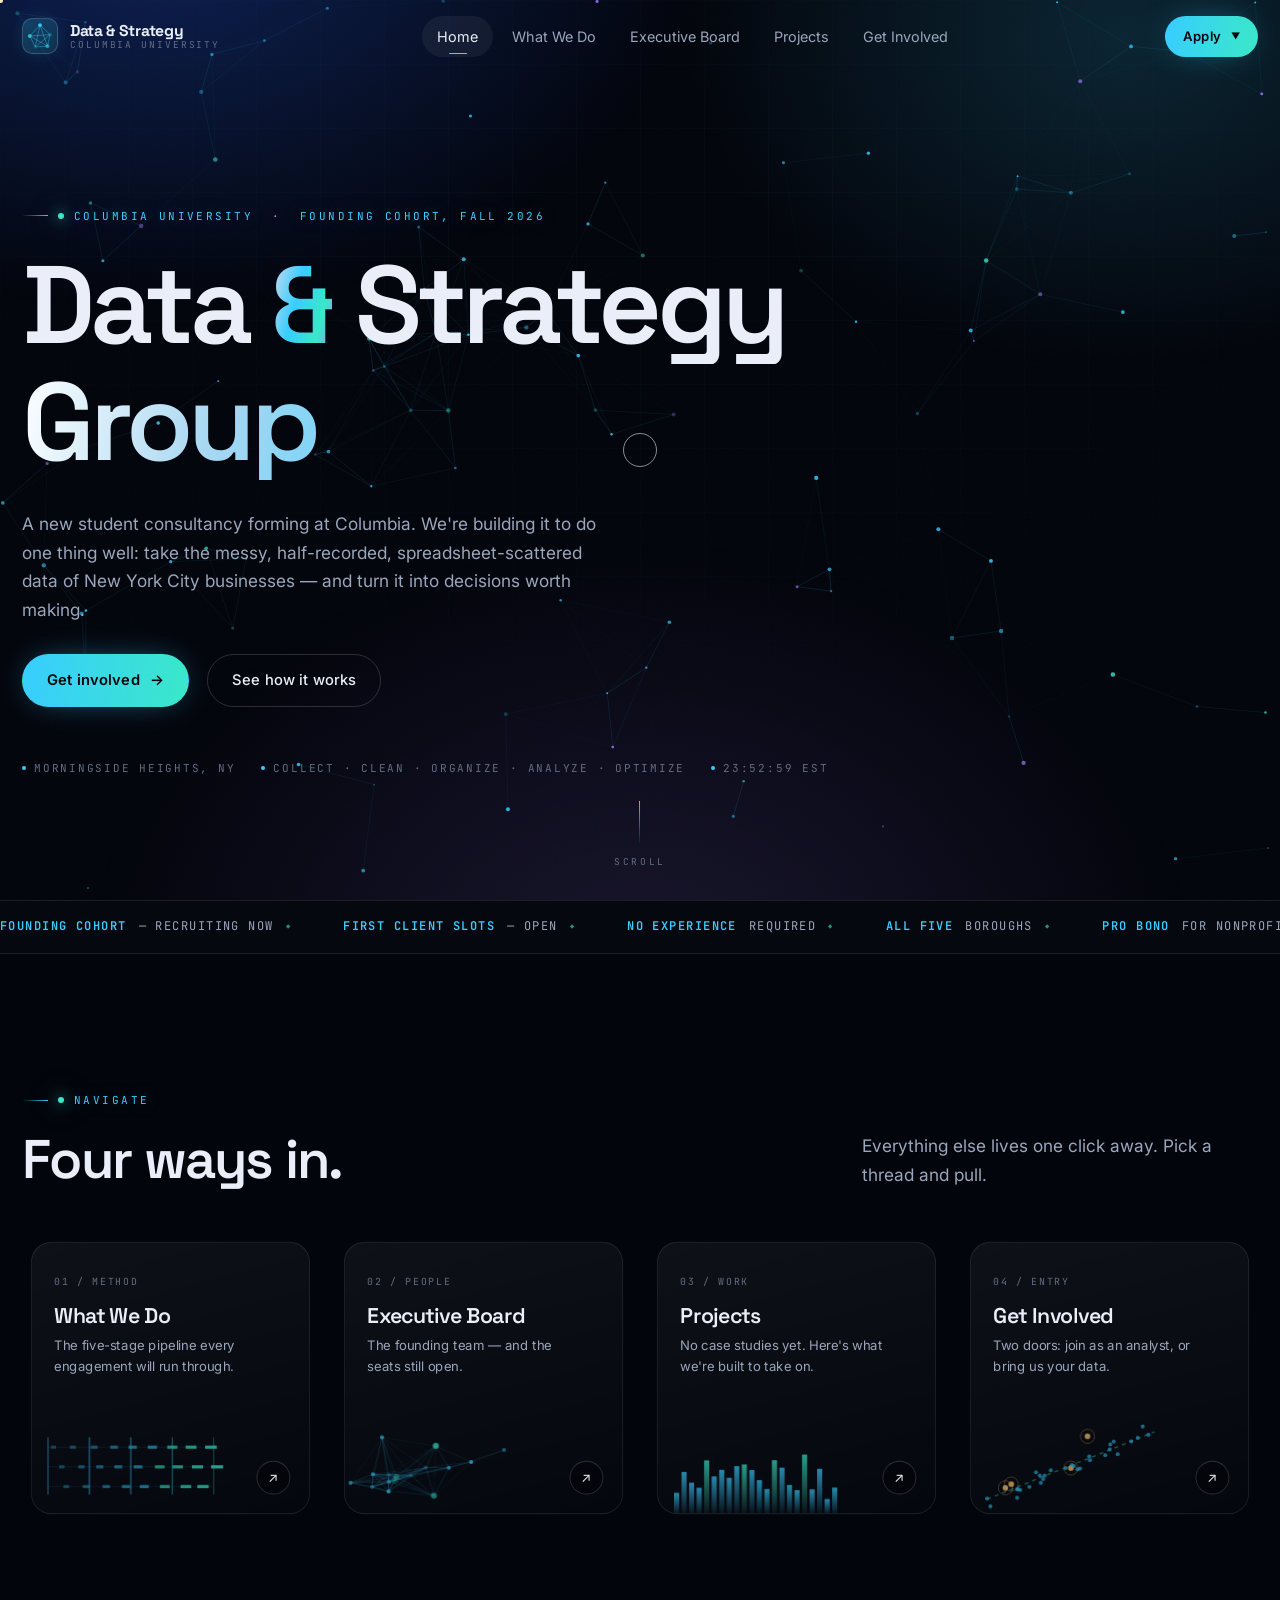
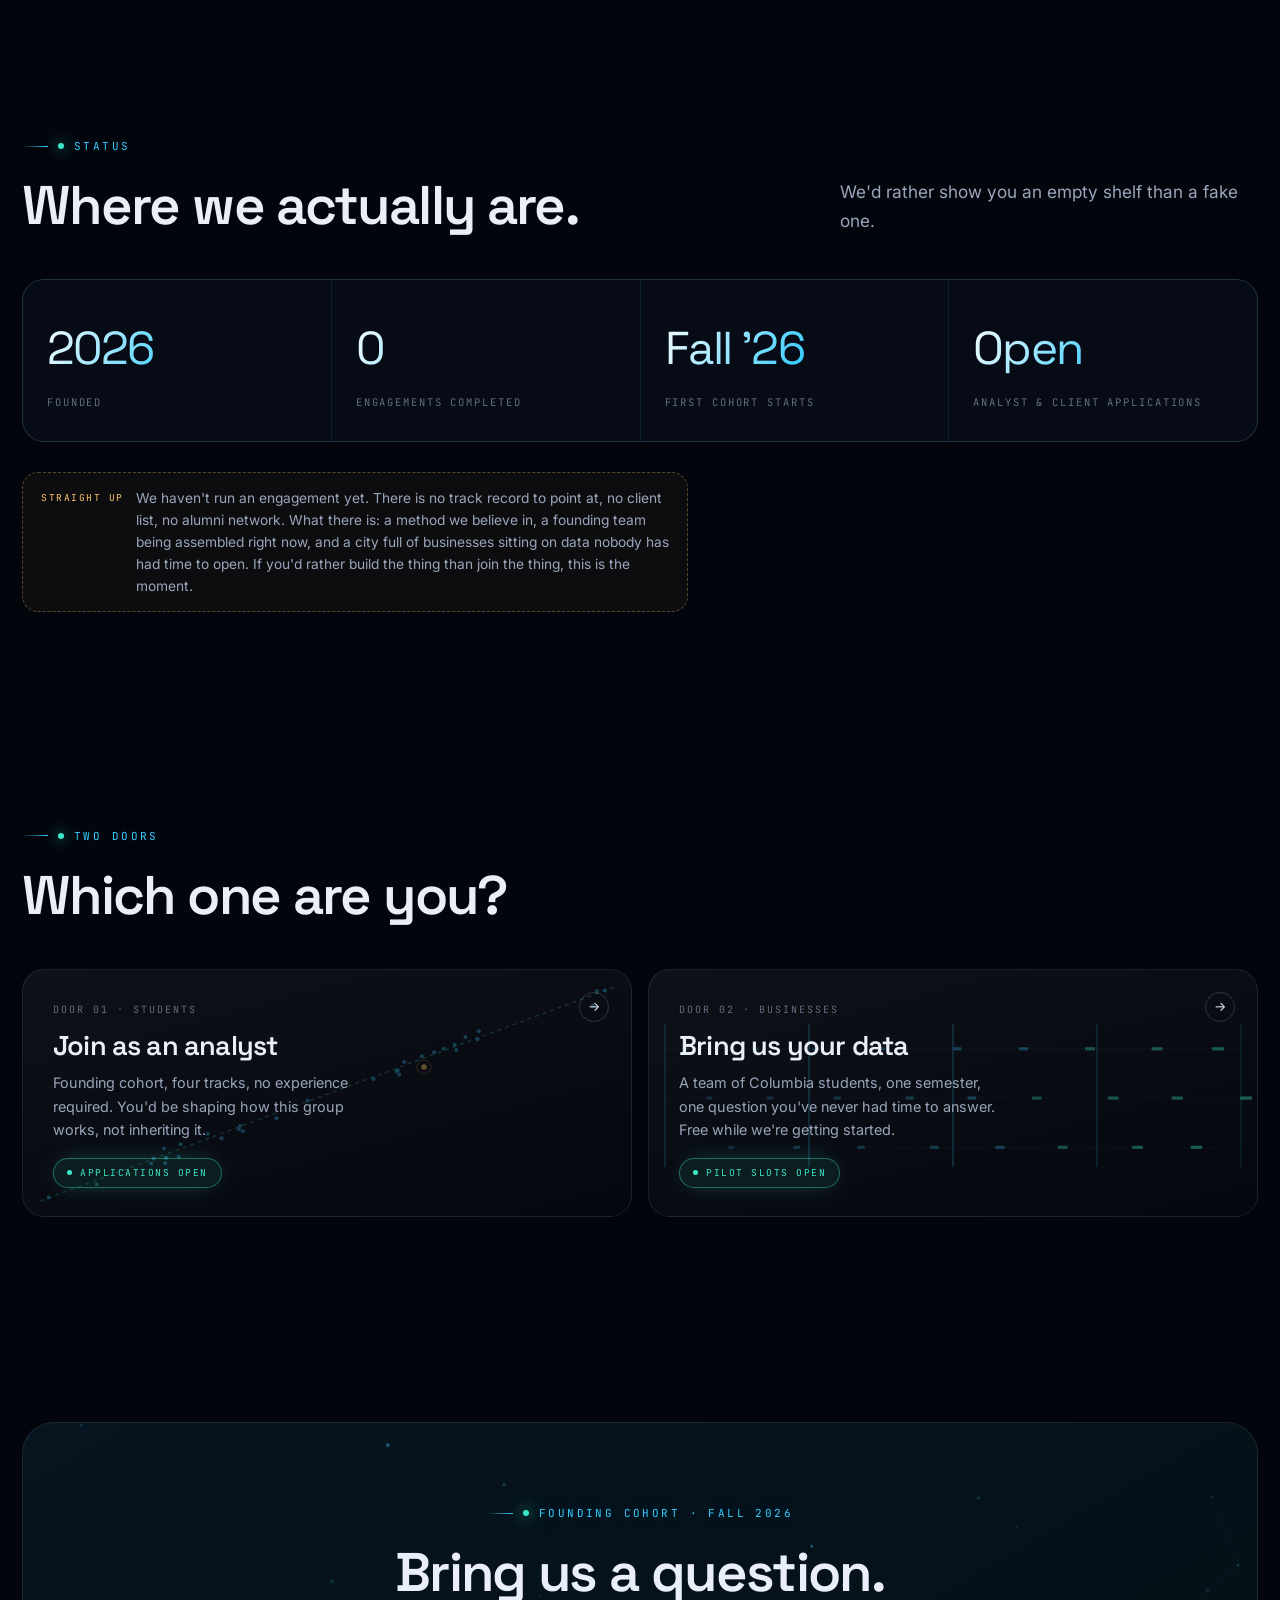
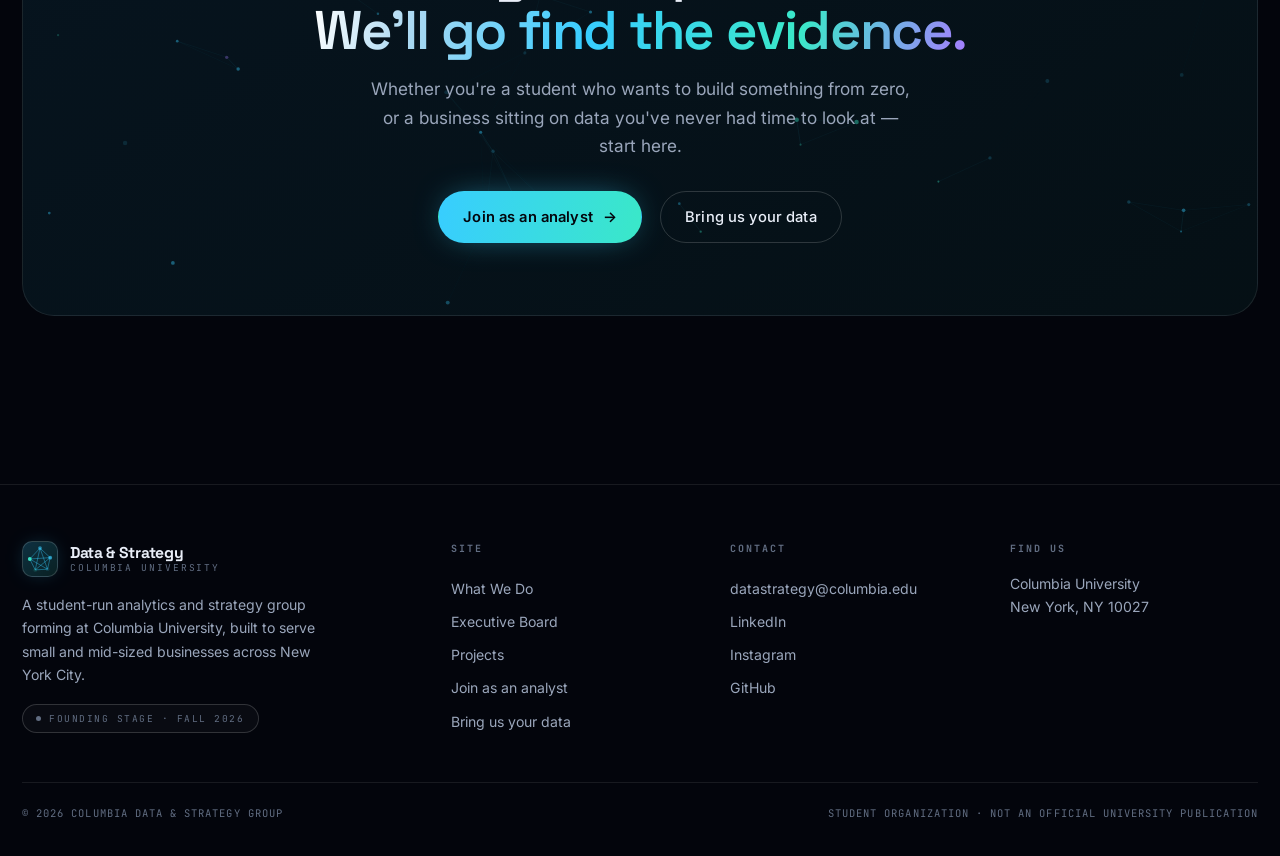
==== index.html @ 778ade6e "Add files via upload" ====
<!DOCTYPE html>
<html lang="en">
<head>
<meta charset="UTF-8">
<meta name="viewport" content="width=device-width, initial-scale=1">
<title>Columbia Data &amp; Strategy Group</title>
<meta name="description" content="A new student consulting group forming at Columbia University — built to turn raw business data from across New York City into decisions worth making. Founding cohort recruiting now.">
<link rel="icon" href="data:image/svg+xml,%3Csvg xmlns='http://www.w3.org/2000/svg' viewBox='0 0 32 32'%3E%3Crect width='32' height='32' rx='8' fill='%23070b12'/%3E%3Ccircle cx='16' cy='7' r='2.4' fill='%2338CDFF'/%3E%3Ccircle cx='7' cy='20' r='2.4' fill='%233AE8C8'/%3E%3Ccircle cx='25' cy='18' r='2.4' fill='%2338CDFF'/%3E%3Ccircle cx='16' cy='27' r='2.4' fill='%23A67CFF'/%3E%3Cg stroke='%2338CDFF' stroke-width='1.1' opacity='.65'%3E%3Cpath d='M16 7 7 20M16 7l9 11M7 20l9 7M25 18l-9 9'/%3E%3C/g%3E%3C/svg%3E">
<link rel="preconnect" href="https://fonts.googleapis.com">
<link rel="preconnect" href="https://fonts.gstatic.com" crossorigin>
<link href="https://fonts.googleapis.com/css2?family=Space+Grotesk:wght@400;500;600;700&family=Inter:wght@300;400;500;600&family=JetBrains+Mono:wght@300;400;500&display=swap" rel="stylesheet">
<link rel="stylesheet" href="assets/css/main.css">
</head>
<body>

<div class="bg-field"></div>
<div class="grain"></div>
<div class="scroll-rail"><div class="scroll-bar"></div></div>

<!-- ============ NAV ============ -->
<header class="nav">
  <div class="nav-inner">
    <a class="brand" href="index.html">
      <span class="brand-mark"><canvas></canvas></span>
      <span class="brand-txt"><b>Data &amp; Strategy</b><span>Columbia University</span></span>
    </a>
    <nav class="nav-links">
      <a href="index.html" class="active">Home</a>
      <a href="about.html">What We Do</a>
      <a href="team.html">Executive Board</a>
      <a href="projects.html">Projects</a>
      <a href="join.html">Get Involved</a>
    </nav>
    <div class="nav-cta">
      <div class="apply-menu">
        <a class="btn btn-sm btn-primary" href="join.html">Apply <span class="caret">▼</span></a>
        <div class="apply-pop">
          <a href="join.html#students"><b>Join as an analyst</b><small>Columbia students</small><span class="go2">→</span></a>
          <div class="sep"></div>
          <a href="join.html#business"><b>Bring us your data</b><small>Businesses &amp; nonprofits</small><span class="go2">→</span></a>
        </div>
      </div>
      <button class="burger" aria-label="Menu"><span></span></button>
    </div>
  </div>
</header>

<div class="mobile-menu">
  <a href="index.html">Home <i>01</i></a>
  <a href="about.html">What We Do <i>02</i></a>
  <a href="team.html">Executive Board <i>03</i></a>
  <a href="projects.html">Projects <i>04</i></a>
  <a href="join.html#students">Join as an analyst <i>05</i></a>
  <a href="join.html#business">Bring us your data <i>06</i></a>
</div>

<main>

  <!-- ============ HERO ============ -->
  <section class="hero">
    <canvas id="hero-net"></canvas>
    <div class="wrap">
      <div class="eyebrow" style="animation:fadeUp .8s .5s both"><span class="dot"></span> Columbia University &nbsp;·&nbsp; Founding cohort, Fall 2026</div>

      <h1 class="hero-title">
        <span class="line"><span>Data <em style="font-style:normal" class="grad-text">&amp;</em> Strategy</span></span>
        <span class="line"><span class="grad-text">Group</span></span>
      </h1>

      <p class="lead mt-m" style="animation:fadeUp .9s .75s both; max-width:54ch">
        A new student consultancy forming at Columbia. We're building it to do one thing well:
        take the messy, half-recorded, spreadsheet-scattered data of New York City businesses
        &mdash; and turn it into decisions worth making.
      </p>

      <div class="flex gap-m wrapf mt-m" style="animation:fadeUp .9s .9s both">
        <a href="join.html" class="btn btn-primary" data-magnetic>Get involved <span class="arrow">→</span></a>
        <a href="about.html" class="btn btn-ghost">See how it works</a>
      </div>

      <div class="hero-meta mt-l" style="animation:fadeUp .9s 1.05s both">
        <span>Morningside Heights, NY</span>
        <span>Collect · Clean · Organize · Analyze · Optimize</span>
        <span id="clock">--:--:--</span>
      </div>
    </div>
    <div class="scroll-hint"><i></i> Scroll</div>
  </section>

  <!-- ============ TICKER ============ -->
  <div class="ticker">
    <div class="ticker-track">
      <span class="ticker-item"><b>Founding cohort</b> — recruiting now</span>
      <span class="ticker-item"><b>First client slots</b> — open</span>
      <span class="ticker-item"><b>No experience</b> required</span>
      <span class="ticker-item"><b>All five</b> boroughs</span>
      <span class="ticker-item"><b>Pro bono</b> for nonprofits</span>
      <span class="ticker-item"><b>Fall 2026</b> — first engagements</span>
    </div>
  </div>

  <!-- ============ PORTALS ============ -->
  <section class="section">
    <div class="wrap">
      <div class="sec-head" data-reveal>
        <div>
          <div class="eyebrow"><span class="dot"></span> Navigate</div>
          <h2 class="h2">Four ways in.</h2>
        </div>
        <p class="lead" style="max-width:36ch">
          Everything else lives one click away. Pick a thread and pull.
        </p>
      </div>

      <div class="portals">
        <a class="portal" href="about.html" data-reveal data-dir="scale" data-tilt="6">
          <span class="idx">01 / METHOD</span>
          <h3>What&nbsp;We&nbsp;Do</h3>
          <p>The five-stage pipeline every engagement will run through.</p>
          <canvas class="viz" data-viz="pipeline"></canvas>
          <span class="go">↗</span>
        </a>

        <a class="portal" href="team.html" data-reveal data-dir="scale" data-delay=".08" data-tilt="6">
          <span class="idx">02 / PEOPLE</span>
          <h3>Executive Board</h3>
          <p>The founding team &mdash; and the seats still open.</p>
          <canvas class="viz" data-viz="network"></canvas>
          <span class="go">↗</span>
        </a>

        <a class="portal" href="projects.html" data-reveal data-dir="scale" data-delay=".16" data-tilt="6">
          <span class="idx">03 / WORK</span>
          <h3>Projects</h3>
          <p>No case studies yet. Here's what we're built to take on.</p>
          <canvas class="viz" data-viz="bars"></canvas>
          <span class="go">↗</span>
        </a>

        <a class="portal" href="join.html" data-reveal data-dir="scale" data-delay=".24" data-tilt="6">
          <span class="idx">04 / ENTRY</span>
          <h3>Get Involved</h3>
          <p>Two doors: join as an analyst, or bring us your data.</p>
          <canvas class="viz" data-viz="scatter"></canvas>
          <span class="go">↗</span>
        </a>
      </div>
    </div>
  </section>

  <!-- ============ HONEST STATUS ============ -->
  <section class="section-tight">
    <div class="wrap">
      <div class="sec-head" data-reveal>
        <div>
          <div class="eyebrow"><span class="dot"></span> Status</div>
          <h2 class="h2">Where we actually are.</h2>
        </div>
        <p class="lead" style="max-width:38ch">
          We'd rather show you an empty shelf than a fake one.
        </p>
      </div>

      <div class="stat-grid" data-reveal>
        <div class="stat"><div class="num">2026</div><div class="lbl">Founded</div></div>
        <div class="stat"><div class="num">0</div><div class="lbl">Engagements completed</div></div>
        <div class="stat"><div class="num">Fall&nbsp;’26</div><div class="lbl">First cohort starts</div></div>
        <div class="stat"><div class="num">Open</div><div class="lbl">Analyst &amp; client applications</div></div>
      </div>

      <div class="note mt-m" data-reveal>
        <span class="k">Straight&nbsp;up</span>
        <div>
          We haven't run an engagement yet. There is no track record to point at, no client list, no
          alumni network. What there is: a method we believe in, a founding team being assembled right now,
          and a city full of businesses sitting on data nobody has had time to open. If you'd rather
          build the thing than join the thing, this is the moment.
        </div>
      </div>
    </div>
  </section>

  <!-- ============ TWO DOORS ============ -->
  <section class="section">
    <div class="wrap">
      <div class="sec-head" data-reveal>
        <div>
          <div class="eyebrow"><span class="dot"></span> Two doors</div>
          <h2 class="h2">Which one are you?</h2>
        </div>
      </div>

      <div class="path-grid" data-reveal>
        <a class="path" href="join.html#students">
          <canvas data-viz="scatter"></canvas>
          <span class="mark">→</span>
          <span class="k">DOOR 01 · STUDENTS</span>
          <h3>Join as an analyst</h3>
          <p>Founding cohort, four tracks, no experience required. You'd be shaping how this group works, not inheriting it.</p>
          <div class="chips mt-s"><span class="pill">Applications open</span></div>
        </a>

        <a class="path" href="join.html#business">
          <canvas data-viz="pipeline"></canvas>
          <span class="mark">→</span>
          <span class="k">DOOR 02 · BUSINESSES</span>
          <h3>Bring us your data</h3>
          <p>A team of Columbia students, one semester, one question you've never had time to answer. Free while we're getting started.</p>
          <div class="chips mt-s"><span class="pill">Pilot slots open</span></div>
        </a>
      </div>
    </div>
  </section>

  <!-- ============ CTA ============ -->
  <section class="section-tight" style="padding-bottom:clamp(72px,10vw,140px)">
    <div class="wrap">
      <div class="cta-band" data-reveal>
        <canvas id="cta-net"></canvas>
        <div class="eyebrow" style="justify-content:center"><span class="dot"></span> Founding cohort · Fall 2026</div>
        <h2 class="h2">Bring us a question.<br><span class="grad-text">We&rsquo;ll go find the evidence.</span></h2>
        <p class="lead mx-auto center mt-s" style="max-width:50ch">
          Whether you're a student who wants to build something from zero, or a business sitting on
          data you've never had time to look at &mdash; start here.
        </p>
        <div class="flex gap-m mt-m" style="justify-content:center; flex-wrap:wrap">
          <a href="join.html#students" class="btn btn-primary" data-magnetic>Join as an analyst <span class="arrow">→</span></a>
          <a href="join.html#business" class="btn btn-ghost">Bring us your data</a>
        </div>
      </div>
    </div>
  </section>

</main>

<!-- ============ FOOTER ============ -->
<footer>
  <div class="wrap">
    <div class="foot-grid">
      <div>
        <a class="brand" href="index.html" style="margin-bottom:16px">
          <span class="brand-mark"><canvas></canvas></span>
          <span class="brand-txt"><b>Data &amp; Strategy</b><span>Columbia University</span></span>
        </a>
        <p class="muted" style="font-size:.88rem; max-width:34ch">
          A student-run analytics and strategy group forming at Columbia University, built to serve
          small and mid-sized businesses across New York City.
        </p>
        <div class="mt-s"><span class="pill grey">Founding stage · Fall 2026</span></div>
      </div>
      <div>
        <h5>Site</h5>
        <a href="about.html">What We Do</a>
        <a href="team.html">Executive Board</a>
        <a href="projects.html">Projects</a>
        <a href="join.html#students">Join as an analyst</a>
        <a href="join.html#business">Bring us your data</a>
      </div>
      <div>
        <h5>Contact</h5>
        <a href="mailto:datastrategy@columbia.edu">datastrategy@columbia.edu</a>
        <a href="#">LinkedIn</a>
        <a href="#">Instagram</a>
        <a href="#">GitHub</a>
      </div>
      <div>
        <h5>Find us</h5>
        <p class="muted" style="font-size:.88rem">
          Columbia University<br>New York, NY 10027
        </p>
      </div>
    </div>
    <div class="foot-bottom">
      <span>© <span data-year></span> Columbia Data &amp; Strategy Group</span>
      <span>Student organization · Not an official University publication</span>
    </div>
  </div>
</footer>

<script src="assets/js/core.js"></script>
<script src="assets/js/home.js"></script>
</body>
</html>
---- assets/css/main.css ----
/* =========================================================
   Columbia Data & Strategy Group — Design System
   ========================================================= */

/* ---------- Tokens ---------- */
:root{
  --bg:            #03050c;
  --bg-elev:       #070b15;
  --panel:         rgba(255,255,255,.028);
  --panel-2:       rgba(255,255,255,.055);
  --line:          rgba(255,255,255,.085);
  --line-strong:   rgba(255,255,255,.16);

  --text:          #e9eef8;
  --text-dim:      #9aa6bb;
  --text-faint:    #616d82;

  --neon:          #38CDFF;   /* primary — neon blue */
  --neon-deep:     #2563FF;   /* electric blue, for glows and gradients */
  --columbia:      #A9D8F2;   /* the pale school blue — kept for display gradients */
  --mint:          #3AE8C8;   /* secondary — cyan-teal */
  --violet:        #A67CFF;   /* tertiary — electric violet */
  --amber:         #FFC46B;   /* warm counterweight; keeps this off unicolor */
  --danger:        #FF5C7A;

  --glow-blue:  0 0 0 1px rgba(56,205,255,.22), 0 18px 60px -18px rgba(37,99,255,.55);
  --glow-mint:  0 0 0 1px rgba(58,232,200,.22),  0 18px 60px -18px rgba(58,232,200,.4);

  --r-sm: 8px;
  --r-md: 14px;
  --r-lg: 22px;
  --r-xl: 32px;

  --nav-h: 74px;
  --maxw: 1240px;

  --ease: cubic-bezier(.22,.75,.24,1);
  --ease-out: cubic-bezier(.16,1,.3,1);

  --font-display: 'Space Grotesk', 'Segoe UI', system-ui, sans-serif;
  --font-body: 'Inter', 'Segoe UI', system-ui, sans-serif;
  --font-mono: 'JetBrains Mono', 'Consolas', ui-monospace, monospace;
}

/* ---------- Reset ---------- */
*,*::before,*::after{ box-sizing:border-box; }
html{ scroll-behavior:smooth; -webkit-text-size-adjust:100%; }
body{
  margin:0;
  background:var(--bg);
  color:var(--text);
  font-family:var(--font-body);
  font-size:16px;
  line-height:1.65;
  -webkit-font-smoothing:antialiased;
  overflow-x:hidden;
}
img,svg,canvas{ display:block; max-width:100%; }
a{ color:inherit; text-decoration:none; }
button,input,select,textarea{ font:inherit; color:inherit; }
h1,h2,h3,h4{ font-family:var(--font-display); font-weight:600; line-height:1.06; letter-spacing:-.03em; margin:0; }
p{ margin:0; }
::selection{ background:rgba(56,205,255,.28); color:#fff; }

/* Scrollbar */
::-webkit-scrollbar{ width:10px; height:10px; }
::-webkit-scrollbar-track{ background:#03050c; }
::-webkit-scrollbar-thumb{ background:rgba(56,205,255,.18); border-radius:99px; border:3px solid #03050c; }
::-webkit-scrollbar-thumb:hover{ background:rgba(56,205,255,.35); }

/* ---------- Ambient background ---------- */
.bg-field{ position:fixed; inset:0; z-index:0; pointer-events:none; }
.bg-field::before{
  content:''; position:absolute; inset:0;
  background:
    radial-gradient(900px 620px at 12% -8%,  rgba(37,99,255,.30), transparent 62%),
    radial-gradient(760px 560px at 88% 4%,   rgba(56,205,255,.16), transparent 60%),
    radial-gradient(900px 700px at 50% 108%, rgba(166,124,255,.14), transparent 62%);
}
.bg-field::after{
  content:''; position:absolute; inset:0; opacity:.5;
  background-image:
    linear-gradient(rgba(56,205,255,.055) 1px, transparent 1px),
    linear-gradient(90deg, rgba(56,205,255,.055) 1px, transparent 1px);
  background-size:64px 64px;
  mask-image:radial-gradient(ellipse 90% 70% at 50% 30%, #000 20%, transparent 78%);
  -webkit-mask-image:radial-gradient(ellipse 90% 70% at 50% 30%, #000 20%, transparent 78%);
}
.grain{
  position:fixed; inset:0; z-index:1; pointer-events:none; opacity:.035; mix-blend-mode:overlay;
  background-image:url("data:image/svg+xml,%3Csvg xmlns='http://www.w3.org/2000/svg' width='200' height='200'%3E%3Cfilter id='n'%3E%3CfeTurbulence type='fractalNoise' baseFrequency='.85' numOctaves='3'/%3E%3C/filter%3E%3Crect width='200' height='200' filter='url(%23n)'/%3E%3C/svg%3E");
}

/* ---------- Layout ---------- */
.wrap{ width:min(100% - 44px, var(--maxw)); margin-inline:auto; }
main{ position:relative; z-index:2; }
section{ position:relative; }
.section{ padding:clamp(72px,10vw,140px) 0; }
.section-tight{ padding:clamp(48px,6vw,84px) 0; }

/* ---------- Typography helpers ---------- */
.eyebrow{
  display:inline-flex; align-items:center; gap:10px;
  font-family:var(--font-mono); font-size:11px; letter-spacing:.22em; text-transform:uppercase;
  color:var(--neon); margin-bottom:22px;
}
.eyebrow::before{
  content:''; width:26px; height:1px; background:linear-gradient(90deg,transparent,var(--neon));
}
.eyebrow .dot{ width:6px; height:6px; border-radius:50%; background:var(--mint); box-shadow:0 0 12px var(--mint); animation:pulse 2.4s infinite; }
@keyframes pulse{ 0%,100%{opacity:1; transform:scale(1)} 50%{opacity:.35; transform:scale(.72)} }

h1,.h1{ font-size:clamp(2.6rem,7.4vw,5.4rem); }
h2,.h2{ font-size:clamp(2rem,4.4vw,3.4rem); }
h3,.h3{ font-size:clamp(1.25rem,2vw,1.6rem); }
.lead{ font-size:clamp(1rem,1.35vw,1.16rem); color:var(--text-dim); max-width:62ch; }
.muted{ color:var(--text-dim); }
.faint{ color:var(--text-faint); }
.mono{ font-family:var(--font-mono); }
.grad-text{
  background:linear-gradient(104deg,#fff 0%,var(--columbia) 16%,var(--neon) 42%,var(--mint) 74%,var(--violet) 100%);
  -webkit-background-clip:text; background-clip:text; color:transparent;
}

/* ---------- Buttons ---------- */
.btn{
  position:relative; display:inline-flex; align-items:center; gap:10px;
  padding:13px 24px; border-radius:99px; border:1px solid var(--line-strong);
  background:var(--panel); font-size:.92rem; font-weight:500; letter-spacing:.01em;
  cursor:pointer; overflow:hidden; isolation:isolate;
  transition:border-color .35s var(--ease), transform .35s var(--ease), color .35s var(--ease);
}
.btn::before{
  content:''; position:absolute; inset:0; z-index:-1; border-radius:inherit;
  background:linear-gradient(100deg,var(--neon),var(--mint));
  transform:translateY(101%); transition:transform .45s var(--ease-out);
}
.btn:hover{ color:#03050c; border-color:transparent; }
.btn:hover::before{ transform:translateY(0); }
.btn:active{ transform:scale(.97); }
.btn .arrow{ transition:transform .35s var(--ease); }
.btn:hover .arrow{ transform:translateX(4px); }

.btn-primary{ background:linear-gradient(100deg,var(--neon),var(--mint)); color:#03050c; border-color:transparent; font-weight:600; }
.btn-primary::before{ background:linear-gradient(100deg,#fff,var(--neon)); }
.btn-ghost{ background:transparent; }
.btn-sm{ padding:9px 17px; font-size:.82rem; }

/* ---------- Nav ---------- */
.nav{
  position:fixed; inset:0 0 auto 0; height:var(--nav-h); z-index:80;
  display:flex; align-items:center;
  transition:background .4s var(--ease), border-color .4s var(--ease), backdrop-filter .4s;
  border-bottom:1px solid transparent;
}
.nav.scrolled{
  background:rgba(4,6,11,.72); backdrop-filter:blur(18px) saturate(140%);
  border-bottom-color:var(--line);
}
.nav-inner{ width:min(100% - 44px, var(--maxw)); margin-inline:auto; display:flex; align-items:center; justify-content:space-between; gap:20px; }

.brand{ display:flex; align-items:center; gap:12px; }
.brand-mark{
  display:block; width:36px; height:36px; min-width:36px; border-radius:10px; flex:none;
  background:linear-gradient(140deg,rgba(56,205,255,.22),rgba(58,232,200,.12));
  border:1px solid var(--line-strong); position:relative; overflow:hidden;
}
.brand-mark canvas{ display:block; width:100%; height:100%; }
.brand-txt{ display:flex; flex-direction:column; line-height:1.1; }
.brand-txt b{ font-family:var(--font-display); font-size:.98rem; letter-spacing:-.02em; }
.brand-txt span{ font-family:var(--font-mono); font-size:9.5px; letter-spacing:.2em; color:var(--text-faint); text-transform:uppercase; }

.nav-links{ display:flex; align-items:center; gap:4px; }
.nav-links a{
  position:relative; padding:9px 15px; border-radius:99px; font-size:.9rem; color:var(--text-dim);
  transition:color .3s var(--ease), background .3s var(--ease);
}
.nav-links a::after{
  content:''; position:absolute; left:50%; bottom:3px; width:0; height:1.5px; border-radius:2px;
  background:linear-gradient(90deg,var(--neon),var(--mint));
  transform:translateX(-50%); transition:width .35s var(--ease-out);
}
.nav-links a:hover{ color:var(--text); }
.nav-links a:hover::after{ width:18px; }
.nav-links a.active{ color:var(--text); background:var(--panel-2); }
.nav-links a.active::after{ width:18px; }
.nav-cta{ display:flex; align-items:center; gap:12px; }

.burger{ display:none; width:42px; height:42px; border-radius:12px; border:1px solid var(--line); background:var(--panel); cursor:pointer; align-items:center; justify-content:center; }
.burger span{ display:block; width:17px; height:1.6px; background:var(--text); position:relative; transition:.3s var(--ease); }
.burger span::before,.burger span::after{ content:''; position:absolute; left:0; width:17px; height:1.6px; background:var(--text); transition:.3s var(--ease); }
.burger span::before{ top:-5.5px; } .burger span::after{ top:5.5px; }
.burger.open span{ background:transparent; }
.burger.open span::before{ transform:rotate(45deg); top:0; }
.burger.open span::after{ transform:rotate(-45deg); top:0; }

.mobile-menu{
  position:fixed; inset:var(--nav-h) 0 0 0; z-index:79; background:rgba(4,6,11,.97);
  backdrop-filter:blur(20px); display:flex; flex-direction:column; justify-content:center; gap:6px;
  padding:0 32px; transform:translateY(-102%); transition:transform .55s var(--ease-out); visibility:hidden;
}
.mobile-menu.open{ transform:translateY(0); visibility:visible; }
.mobile-menu a{
  font-family:var(--font-display); font-size:clamp(1.9rem,8vw,3rem); padding:14px 0;
  border-bottom:1px solid var(--line); display:flex; justify-content:space-between; align-items:baseline;
}
.mobile-menu a i{ font-family:var(--font-mono); font-size:11px; font-style:normal; color:var(--text-faint); }

/* ---------- Scroll progress ---------- */
.scroll-rail{ position:fixed; top:0; left:0; right:0; height:2px; z-index:90; background:transparent; }
.scroll-bar{ height:100%; width:0; background:linear-gradient(90deg,var(--neon),var(--mint),var(--violet)); box-shadow:0 0 14px rgba(58,232,200,.6); transition:width .1s linear; }

/* ---------- Custom cursor ---------- */
.cursor-dot,.cursor-ring{ position:fixed; top:0; left:0; z-index:200; pointer-events:none; border-radius:50%; mix-blend-mode:difference; }
.cursor-dot{ width:5px; height:5px; background:#fff; margin:-2.5px 0 0 -2.5px; }
.cursor-ring{
  width:34px; height:34px; margin:-17px 0 0 -17px; border:1px solid rgba(255,255,255,.55);
  transition:width .28s var(--ease), height .28s var(--ease), margin .28s var(--ease), border-color .28s, opacity .28s;
}
.cursor-ring.hot{ width:58px; height:58px; margin:-29px 0 0 -29px; border-color:var(--mint); }
@media (hover:none),(pointer:coarse){ .cursor-dot,.cursor-ring{ display:none; } }

/* ---------- Reveal ---------- */
[data-reveal]{ opacity:0; transform:translateY(26px); transition:opacity .9s var(--ease-out), transform .9s var(--ease-out); }
[data-reveal].in{ opacity:1; transform:none; }
[data-reveal][data-dir="left"]{ transform:translateX(-30px); }
[data-reveal][data-dir="right"]{ transform:translateX(30px); }
[data-reveal][data-dir="scale"]{ transform:scale(.94); }

/* ---------- Cards ---------- */
.card{
  position:relative; border:1px solid var(--line); border-radius:var(--r-lg);
  background:linear-gradient(160deg,rgba(255,255,255,.045),rgba(255,255,255,.012));
  overflow:hidden; transition:border-color .45s var(--ease), transform .45s var(--ease), box-shadow .45s var(--ease);
}
.card::after{
  content:''; position:absolute; inset:0; pointer-events:none; opacity:0; transition:opacity .45s;
  background:radial-gradient(420px circle at var(--mx,50%) var(--my,50%), rgba(56,205,255,.14), transparent 62%);
}
.card:hover{ border-color:var(--line-strong); box-shadow:0 26px 70px -34px rgba(0,0,0,.9); }
.card:hover::after{ opacity:1; }

/* ---------- Hero ---------- */
.hero{ min-height:100svh; display:flex; align-items:center; position:relative; padding-top:var(--nav-h); overflow:hidden; }
#hero-net{ position:absolute; inset:0; width:100%; height:100%; z-index:0; }
.hero .wrap{ position:relative; z-index:2; }
.hero-title{ font-size:clamp(2.9rem,8.6vw,7rem); letter-spacing:-.045em; }
.hero-title .line{ display:block; overflow:hidden; }
.hero-title .line > span{ display:block; transform:translateY(110%); animation:riseIn 1.1s var(--ease-out) forwards; }
.hero-title .line:nth-child(2) > span{ animation-delay:.1s; }
.hero-title .line:nth-child(3) > span{ animation-delay:.2s; }
@keyframes riseIn{ to{ transform:translateY(0); } }

.hero-meta{ display:flex; flex-wrap:wrap; gap:10px 26px; font-family:var(--font-mono); font-size:11px; letter-spacing:.16em; text-transform:uppercase; color:var(--text-faint); }
.hero-meta span{ display:inline-flex; align-items:center; gap:8px; }
.hero-meta span::before{ content:''; width:4px; height:4px; border-radius:50%; background:var(--neon); }

.scroll-hint{ position:absolute; left:50%; bottom:30px; transform:translateX(-50%); z-index:3; display:flex; flex-direction:column; align-items:center; gap:9px; font-family:var(--font-mono); font-size:9.5px; letter-spacing:.28em; color:var(--text-faint); text-transform:uppercase; }
.scroll-hint i{ display:block; width:1px; height:44px; background:linear-gradient(180deg,var(--neon),transparent); animation:drop 1.9s var(--ease) infinite; }
@keyframes drop{ 0%{transform:scaleY(0); transform-origin:top} 45%{transform:scaleY(1); transform-origin:top} 55%{transform:scaleY(1); transform-origin:bottom} 100%{transform:scaleY(0); transform-origin:bottom} }

/* ---------- Portal cards (home) ---------- */
.portals{ display:grid; grid-template-columns:repeat(4,1fr); gap:16px; }
.portal{
  position:relative; display:block; padding:26px 24px 24px; border-radius:var(--r-lg);
  border:1px solid var(--line); background:linear-gradient(165deg,rgba(255,255,255,.05),rgba(255,255,255,.01));
  min-height:290px; overflow:hidden; transform-style:preserve-3d;
  transition:transform .5s var(--ease), border-color .5s var(--ease), box-shadow .5s var(--ease);
}
.portal:hover{ border-color:rgba(56,205,255,.4); box-shadow:0 30px 80px -40px rgba(37,99,255,.75); }
.portal .idx{ font-family:var(--font-mono); font-size:10.5px; letter-spacing:.2em; color:var(--text-faint); }
.portal h3{ margin:14px 0 8px; font-size:1.42rem; }
.portal p{ font-size:.87rem; color:var(--text-dim); max-width:26ch; }
.portal .viz{ position:absolute; left:0; right:0; bottom:0; height:104px; opacity:.72; transition:opacity .45s, transform .6s var(--ease); }
.portal:hover .viz{ opacity:1; transform:translateY(-4px); }
.portal .go{
  position:absolute; right:20px; bottom:20px; width:36px; height:36px; border-radius:50%;
  border:1px solid var(--line-strong); display:grid; place-items:center; font-size:14px;
  background:rgba(4,6,11,.6); transition:.4s var(--ease); z-index:2;
}
.portal:hover .go{ background:var(--neon); color:#03050c; border-color:transparent; transform:rotate(-45deg); }

/* ---------- Ticker ---------- */
.ticker{ border-block:1px solid var(--line); overflow:hidden; padding:16px 0; background:rgba(255,255,255,.014); }
.ticker-track{ display:flex; gap:52px; width:max-content; animation:slide 34s linear infinite; }
.ticker:hover .ticker-track{ animation-play-state:paused; }
@keyframes slide{ to{ transform:translateX(-50%); } }
.ticker-item{ display:inline-flex; align-items:center; gap:12px; font-family:var(--font-mono); font-size:12px; letter-spacing:.12em; color:var(--text-dim); text-transform:uppercase; white-space:nowrap; }
.ticker-item b{ color:var(--neon); font-weight:600; }
.ticker-item::after{ content:'◆'; color:var(--mint); font-size:7px; opacity:.6; }

/* ---------- Stats ---------- */
.stat-grid{ display:grid; grid-template-columns:repeat(4,1fr); gap:1px; background:var(--line); border:1px solid var(--line); border-radius:var(--r-lg); overflow:hidden; }
.stat{ background:var(--bg-elev); padding:30px 24px; transition:background .4s; }
.stat:hover{ background:#0b1120; }
.stat .num{ font-family:var(--font-display); font-size:clamp(2rem,3.6vw,3rem); letter-spacing:-.04em; background:linear-gradient(120deg,#fff,var(--neon) 55%,var(--mint)); -webkit-background-clip:text; background-clip:text; color:transparent; }
.stat .lbl{ font-family:var(--font-mono); font-size:10.5px; letter-spacing:.18em; text-transform:uppercase; color:var(--text-faint); margin-top:8px; }

/* ---------- Page header ---------- */
.page-head{ padding:calc(var(--nav-h) + clamp(56px,8vw,110px)) 0 clamp(40px,5vw,70px); position:relative; }
.page-head h1{ font-size:clamp(2.6rem,6.4vw,5rem); }
.crumb{ font-family:var(--font-mono); font-size:11px; letter-spacing:.2em; text-transform:uppercase; color:var(--text-faint); margin-bottom:20px; }
.crumb a{ color:var(--neon); }
.crumb i{ font-style:normal; opacity:.4; margin:0 8px; }

/* ---------- Pipeline (about) ---------- */
.pipeline{ display:grid; grid-template-columns:300px 1fr; gap:28px; align-items:start; }
.stage-list{ display:flex; flex-direction:column; gap:8px; }
.stage-btn{
  position:relative; text-align:left; width:100%; padding:16px 18px; border-radius:var(--r-md);
  border:1px solid var(--line); background:var(--panel); cursor:pointer; overflow:hidden;
  transition:.4s var(--ease);
}
.stage-btn .k{ font-family:var(--font-mono); font-size:10px; letter-spacing:.2em; color:var(--text-faint); }
.stage-btn .t{ font-family:var(--font-display); font-size:1.06rem; margin-top:5px; display:block; }
.stage-btn .d{ font-size:.8rem; color:var(--text-faint); margin-top:5px; max-height:0; opacity:0; overflow:hidden; transition:.45s var(--ease); }
.stage-btn::before{ content:''; position:absolute; left:0; top:0; bottom:0; width:2px; background:linear-gradient(180deg,var(--neon),var(--mint)); transform:scaleY(0); transform-origin:top; transition:transform .45s var(--ease-out); }
.stage-btn:hover{ border-color:var(--line-strong); }
.stage-btn.active{ background:rgba(56,205,255,.07); border-color:rgba(56,205,255,.35); }
.stage-btn.active::before{ transform:scaleY(1); }
.stage-btn.active .d{ max-height:90px; opacity:1; margin-top:9px; }
.stage-btn.active .k{ color:var(--neon); }

.stage-canvas-wrap{ position:relative; border:1px solid var(--line); border-radius:var(--r-lg); background:linear-gradient(160deg,rgba(255,255,255,.04),rgba(255,255,255,.008)); overflow:hidden; min-height:440px; }
#pipeline-canvas{ width:100%; height:440px; display:block; }
.stage-readout{ position:absolute; top:16px; left:18px; right:18px; display:flex; justify-content:space-between; gap:12px; font-family:var(--font-mono); font-size:10px; letter-spacing:.16em; text-transform:uppercase; color:var(--text-faint); pointer-events:none; }
.stage-readout b{ color:var(--mint); font-weight:500; }
.stage-progress{ position:absolute; bottom:0; left:0; height:2px; background:linear-gradient(90deg,var(--neon),var(--mint)); transition:width .6s var(--ease); }

/* ---------- Capability grid ---------- */
.cap-grid{ display:grid; grid-template-columns:repeat(3,1fr); gap:16px; }
.cap{ padding:28px 24px; border-radius:var(--r-lg); border:1px solid var(--line); background:var(--panel); transition:.45s var(--ease); position:relative; overflow:hidden; }
.cap:hover{ transform:translateY(-5px); border-color:rgba(56,205,255,.35); background:rgba(56,205,255,.05); }
.cap .ico{ width:44px; height:44px; border-radius:12px; display:grid; place-items:center; border:1px solid var(--line-strong); background:rgba(56,205,255,.09); margin-bottom:18px; }
.cap h3{ font-size:1.1rem; margin-bottom:9px; }
.cap p{ font-size:.88rem; color:var(--text-dim); }

/* ---------- Cleaning demo table ---------- */
.clean-demo{ display:grid; grid-template-columns:1fr auto 1fr; gap:20px; align-items:center; }
.dtable{ border:1px solid var(--line); border-radius:var(--r-md); overflow:hidden; font-family:var(--font-mono); font-size:11.5px; background:var(--bg-elev); }
.dtable .hd{ display:grid; grid-template-columns:1.4fr 1fr .9fr; gap:0; background:rgba(255,255,255,.05); padding:10px 14px; letter-spacing:.12em; text-transform:uppercase; font-size:9.5px; color:var(--text-faint); }
.dtable .row{ display:grid; grid-template-columns:1.4fr 1fr .9fr; padding:9px 14px; border-top:1px solid var(--line); transition:.5s var(--ease); }
.dtable .row span{ overflow:hidden; text-overflow:ellipsis; white-space:nowrap; padding-right:8px; }
.dtable.dirty .row.bad{ color:var(--danger); }
.dtable.dirty .row.bad span:first-child::after{ content:' ⚠'; }
.dtable.clean .row{ color:var(--mint); }
.clean-arrow{ display:grid; place-items:center; gap:6px; font-family:var(--font-mono); font-size:9px; letter-spacing:.18em; color:var(--text-faint); text-transform:uppercase; }
.clean-arrow .ln{ width:52px; height:1px; background:linear-gradient(90deg,var(--danger),var(--mint)); position:relative; }
.clean-arrow .ln::after{ content:''; position:absolute; right:-1px; top:-3px; border:4px solid transparent; border-left-color:var(--mint); }
.tag-bad{ color:var(--danger); } .tag-good{ color:var(--mint); }

/* ---------- Team ---------- */
.team-grid{ display:grid; grid-template-columns:repeat(4,1fr); gap:16px; }
.member{
  position:relative; border:1px solid var(--line); border-radius:var(--r-lg); overflow:hidden; cursor:pointer;
  background:linear-gradient(170deg,rgba(255,255,255,.05),rgba(255,255,255,.01));
  transition:.5s var(--ease);
}
.member:hover{ transform:translateY(-6px); border-color:rgba(56,205,255,.4); box-shadow:0 30px 70px -40px rgba(37,99,255,.8); }
.avatar{ position:relative; aspect-ratio:1/1.06; display:grid; place-items:center; overflow:hidden; background:linear-gradient(150deg,#0b1220,#0a1a1c); }
.avatar .initials{ font-family:var(--font-display); font-size:3rem; letter-spacing:-.05em; color:rgba(255,255,255,.9); z-index:2; transition:.5s var(--ease); }
.avatar canvas{ position:absolute; inset:0; width:100%; height:100%; opacity:.55; }
.member:hover .avatar .initials{ transform:scale(1.06); color:var(--neon); }
.avatar::after{
  content:''; position:absolute; inset:0; z-index:3; opacity:0; transition:opacity .5s;
  background:repeating-linear-gradient(0deg, rgba(56,205,255,.10) 0 1px, transparent 1px 4px);
}
.member:hover .avatar::after{ opacity:1; animation:scan 2.4s linear infinite; }
@keyframes scan{ to{ background-position:0 40px; } }
.member-body{ padding:16px 18px 20px; }
.member-body .role{ font-family:var(--font-mono); font-size:9.5px; letter-spacing:.18em; text-transform:uppercase; color:var(--neon); }
.member-body h3{ font-size:1.06rem; margin:7px 0 4px; }
.member-body .yr{ font-size:.78rem; color:var(--text-faint); }
.member .plus{ position:absolute; top:14px; right:14px; width:28px; height:28px; border-radius:50%; background:rgba(4,6,11,.75); border:1px solid var(--line-strong); display:grid; place-items:center; font-size:14px; z-index:4; transition:.4s var(--ease); }
.member:hover .plus{ background:var(--mint); color:#03050c; transform:rotate(90deg); }

/* Drawer */
.drawer-scrim{ position:fixed; inset:0; z-index:120; background:rgba(2,4,8,.72); backdrop-filter:blur(6px); opacity:0; visibility:hidden; transition:.4s var(--ease); }
.drawer-scrim.open{ opacity:1; visibility:visible; }
.drawer{
  position:fixed; top:0; right:0; bottom:0; width:min(560px,100%); z-index:121;
  background:var(--bg-elev); border-left:1px solid var(--line); transform:translateX(101%);
  transition:transform .6s var(--ease-out); overflow-y:auto; padding:34px;
}
.drawer.open{ transform:none; }
.drawer-close{ position:absolute; top:22px; right:24px; width:38px; height:38px; border-radius:50%; border:1px solid var(--line-strong); background:var(--panel); cursor:pointer; display:grid; place-items:center; transition:.35s; }
.drawer-close:hover{ background:var(--danger); border-color:transparent; color:#fff; transform:rotate(90deg); }
.drawer .d-avatar{ width:96px; height:96px; border-radius:20px; display:grid; place-items:center; font-family:var(--font-display); font-size:2.2rem; background:linear-gradient(150deg,rgba(56,205,255,.2),rgba(58,232,200,.12)); border:1px solid var(--line-strong); margin-bottom:22px; }
.drawer h2{ font-size:2rem; }
.drawer .d-role{ font-family:var(--font-mono); font-size:11px; letter-spacing:.18em; text-transform:uppercase; color:var(--neon); margin:8px 0 20px; }
.drawer .d-bio{ color:var(--text-dim); font-size:.94rem; }
.chips{ display:flex; flex-wrap:wrap; gap:8px; margin-top:14px; }
.chip{ padding:6px 13px; border-radius:99px; border:1px solid var(--line); background:var(--panel); font-family:var(--font-mono); font-size:10.5px; letter-spacing:.1em; text-transform:uppercase; color:var(--text-dim); }
.d-sub{ font-family:var(--font-mono); font-size:10px; letter-spacing:.2em; text-transform:uppercase; color:var(--text-faint); margin:28px 0 12px; padding-bottom:8px; border-bottom:1px solid var(--line); }

/* Radar */
.radar-wrap{ display:grid; place-items:center; padding:8px 0; }

/* ---------- Projects ---------- */
.filters{ display:flex; flex-wrap:wrap; gap:8px; margin-bottom:30px; }
.filter{
  padding:9px 18px; border-radius:99px; border:1px solid var(--line); background:var(--panel);
  font-family:var(--font-mono); font-size:10.5px; letter-spacing:.14em; text-transform:uppercase;
  color:var(--text-dim); cursor:pointer; transition:.35s var(--ease);
}
.filter:hover{ border-color:var(--line-strong); color:var(--text); }
.filter.active{ background:linear-gradient(100deg,var(--neon),#7FD9C4); color:#03050c; border-color:transparent; font-weight:600; }
.filter .n{ opacity:.6; margin-left:6px; }

.proj-grid{ display:grid; grid-template-columns:repeat(3,1fr); gap:16px; }
.proj{ padding:24px; cursor:pointer; display:flex; flex-direction:column; min-height:300px; }
.proj.hidden{ display:none; }
.proj.enter{ animation:popIn .55s var(--ease-out) both; }
@keyframes popIn{ from{ opacity:0; transform:translateY(18px) scale(.97); } }
.proj .sector{ font-family:var(--font-mono); font-size:9.5px; letter-spacing:.18em; text-transform:uppercase; color:var(--mint); }
.proj h3{ font-size:1.24rem; margin:12px 0 10px; }
.proj p{ font-size:.86rem; color:var(--text-dim); flex:1; }
.proj-metrics{ display:flex; gap:20px; margin-top:18px; padding-top:16px; border-top:1px solid var(--line); }
.proj-metrics div .v{ font-family:var(--font-display); font-size:1.35rem; color:var(--neon); letter-spacing:-.02em; }
.proj-metrics div .k{ font-family:var(--font-mono); font-size:9px; letter-spacing:.14em; text-transform:uppercase; color:var(--text-faint); }
.spark{ height:46px; margin-top:14px; opacity:.85; }

/* Cartogram */
.carto-wrap{ display:grid; grid-template-columns:1fr 300px; gap:28px; align-items:center; }
#carto{ width:100%; height:520px; }
.carto-legend .li{ display:flex; align-items:center; justify-content:space-between; padding:11px 0; border-bottom:1px solid var(--line); font-size:.88rem; }
.carto-legend .li .sw{ width:10px; height:10px; border-radius:3px; margin-right:10px; display:inline-block; }
.carto-legend .li b{ font-family:var(--font-mono); font-size:12px; color:var(--neon); }

/* Modal */
.modal-scrim{ position:fixed; inset:0; z-index:130; background:rgba(2,4,8,.8); backdrop-filter:blur(8px); display:grid; place-items:center; padding:24px; opacity:0; visibility:hidden; transition:.35s var(--ease); }
.modal-scrim.open{ opacity:1; visibility:visible; }
.modal{ width:min(760px,100%); max-height:86vh; overflow-y:auto; background:var(--bg-elev); border:1px solid var(--line-strong); border-radius:var(--r-xl); padding:38px; transform:scale(.94) translateY(14px); transition:.45s var(--ease-out); position:relative; }
.modal-scrim.open .modal{ transform:none; }

/* ---------- Join ---------- */
.track-lab{ display:grid; grid-template-columns:1fr 340px; gap:28px; }
.interest-grid{ display:flex; flex-wrap:wrap; gap:9px; }
.interest{
  padding:11px 18px; border-radius:99px; border:1px solid var(--line); background:var(--panel);
  cursor:pointer; font-size:.86rem; transition:.35s var(--ease); user-select:none;
}
.interest:hover{ border-color:var(--line-strong); transform:translateY(-2px); }
.interest.on{ background:rgba(58,232,200,.13); border-color:rgba(58,232,200,.5); color:#fff; }
.interest.on::before{ content:'✓ '; color:var(--mint); }

.match-panel{ border:1px solid var(--line); border-radius:var(--r-lg); padding:24px; background:var(--bg-elev); }
.match-row{ margin-bottom:16px; }
.match-row .mh{ display:flex; justify-content:space-between; font-size:.85rem; margin-bottom:7px; }
.match-row .mh b{ font-family:var(--font-mono); font-size:11px; color:var(--neon); }
.meter{ height:6px; border-radius:99px; background:rgba(255,255,255,.07); overflow:hidden; }
.meter i{ display:block; height:100%; width:0; border-radius:99px; background:linear-gradient(90deg,var(--neon),var(--mint)); transition:width .8s var(--ease-out); }
.match-row.top .mh b{ color:var(--mint); }

/* Timeline */
.timeline{ position:relative; display:grid; grid-template-columns:repeat(4,1fr); gap:16px; padding-top:34px; }
.timeline::before{ content:''; position:absolute; top:9px; left:6%; right:6%; height:1px; background:linear-gradient(90deg,var(--neon),var(--mint),var(--violet)); opacity:.4; }
.tl{ position:relative; text-align:center; }
.tl::before{ content:''; position:absolute; top:-30px; left:50%; transform:translateX(-50%); width:11px; height:11px; border-radius:50%; background:var(--bg); border:2px solid var(--neon); transition:.4s var(--ease); }
.tl:hover::before{ background:var(--mint); border-color:var(--mint); box-shadow:0 0 18px var(--mint); }
.tl .dt{ font-family:var(--font-mono); font-size:10px; letter-spacing:.16em; text-transform:uppercase; color:var(--mint); }
.tl h4{ font-family:var(--font-display); font-size:1.02rem; margin:8px 0 6px; }
.tl p{ font-size:.82rem; color:var(--text-faint); }

/* Form */
.form-shell{ border:1px solid var(--line); border-radius:var(--r-xl); background:linear-gradient(165deg,rgba(255,255,255,.045),rgba(255,255,255,.008)); padding:clamp(24px,4vw,42px); position:relative; overflow:hidden; }
.steps-head{ display:flex; align-items:center; gap:14px; margin-bottom:28px; }
.step-pip{ display:flex; align-items:center; gap:9px; font-family:var(--font-mono); font-size:10px; letter-spacing:.16em; text-transform:uppercase; color:var(--text-faint); }
.step-pip i{ width:22px; height:22px; border-radius:50%; border:1px solid var(--line-strong); display:grid; place-items:center; font-style:normal; font-size:10px; transition:.4s var(--ease); }
.step-pip.done i{ background:var(--mint); border-color:transparent; color:#03050c; }
.step-pip.active i{ background:var(--neon); border-color:transparent; color:#03050c; }
.step-pip.active{ color:var(--text); }
.step-sep{ flex:1; height:1px; background:var(--line); }

.fstep{ display:none; }
.fstep.active{ display:block; animation:fadeUp .5s var(--ease-out) both; }
@keyframes fadeUp{ from{ opacity:0; transform:translateY(14px); } }
.field{ margin-bottom:18px; }
.field label{ display:block; font-family:var(--font-mono); font-size:10px; letter-spacing:.16em; text-transform:uppercase; color:var(--text-faint); margin-bottom:8px; }
.field input,.field select,.field textarea{
  width:100%; padding:13px 16px; border-radius:var(--r-md); border:1px solid var(--line);
  background:rgba(255,255,255,.035); transition:.3s var(--ease); font-size:.93rem;
}
.field input:focus,.field select:focus,.field textarea:focus{ outline:none; border-color:var(--neon); background:rgba(56,205,255,.06); box-shadow:0 0 0 3px rgba(56,205,255,.1); }
.field textarea{ resize:vertical; min-height:110px; }
.field select option{ background:#0b0f18; }
.field .hint{ font-size:.76rem; color:var(--text-faint); margin-top:6px; }
.two-col{ display:grid; grid-template-columns:1fr 1fr; gap:16px; }
.form-nav{ display:flex; justify-content:space-between; gap:12px; margin-top:26px; }
.char-count{ font-family:var(--font-mono); font-size:10px; color:var(--text-faint); text-align:right; margin-top:6px; }

.success{ display:none; text-align:center; padding:30px 0; }
.success.show{ display:block; animation:fadeUp .6s var(--ease-out) both; }
.success .tick{ width:76px; height:76px; border-radius:50%; margin:0 auto 22px; display:grid; place-items:center; background:rgba(58,232,200,.12); border:1px solid rgba(58,232,200,.45); font-size:32px; color:var(--mint); }

/* FAQ */
.faq{ border-top:1px solid var(--line); }
.faq-item{ border-bottom:1px solid var(--line); }
.faq-q{ width:100%; text-align:left; background:none; border:none; padding:22px 44px 22px 0; cursor:pointer; font-family:var(--font-display); font-size:1.06rem; position:relative; transition:color .3s; }
.faq-q:hover{ color:var(--neon); }
.faq-q::after{ content:'+'; position:absolute; right:8px; top:50%; transform:translateY(-50%); font-family:var(--font-mono); font-size:20px; color:var(--neon); transition:.4s var(--ease); }
.faq-item.open .faq-q::after{ transform:translateY(-50%) rotate(135deg); }
.faq-a{ max-height:0; overflow:hidden; transition:max-height .5s var(--ease), padding .5s var(--ease); }
.faq-item.open .faq-a{ padding-bottom:22px; }
.faq-a p{ color:var(--text-dim); font-size:.92rem; max-width:70ch; }

/* ---------- CTA band ---------- */
.cta-band{ position:relative; border-radius:var(--r-xl); border:1px solid var(--line); overflow:hidden; padding:clamp(40px,6vw,72px); text-align:center; background:linear-gradient(150deg,rgba(56,205,255,.08),rgba(58,232,200,.05)); }
.cta-band canvas{ position:absolute; inset:0; width:100%; height:100%; opacity:.5; }
.cta-band > *{ position:relative; z-index:2; }

/* ---------- Footer ---------- */
footer{ border-top:1px solid var(--line); padding:56px 0 34px; position:relative; z-index:2; margin-top:40px; }
.foot-grid{ display:grid; grid-template-columns:1.6fr 1fr 1fr 1fr; gap:32px; }
.foot-grid h5{ font-family:var(--font-mono); font-size:10px; letter-spacing:.2em; text-transform:uppercase; color:var(--text-faint); margin:0 0 14px; }
.foot-grid a{ display:block; padding:5px 0; font-size:.88rem; color:var(--text-dim); transition:color .3s, transform .3s; }
.foot-grid a:hover{ color:var(--neon); transform:translateX(3px); }
/* the footer logo is an <a> too — keep it a flex row, not a block */
.foot-grid a.brand{ display:flex; padding:0; color:var(--text); }
.foot-grid a.brand:hover{ transform:none; }
.foot-bottom{ margin-top:44px; padding-top:22px; border-top:1px solid var(--line); display:flex; justify-content:space-between; flex-wrap:wrap; gap:12px; font-family:var(--font-mono); font-size:10.5px; letter-spacing:.1em; color:var(--text-faint); text-transform:uppercase; }

/* ---------- Page transition ---------- */
.page-veil{ position:fixed; inset:0; z-index:150; background:var(--bg); pointer-events:none; transform:scaleY(1); transform-origin:top; transition:transform .6s var(--ease-out); }
.page-veil.lift{ transform:scaleY(0); }
.page-veil.drop{ transform-origin:bottom; transform:scaleY(1); pointer-events:all; }

/* ---------- Utility ---------- */
.stack-sm > * + *{ margin-top:12px; }
.stack > * + *{ margin-top:20px; }
.stack-lg > * + *{ margin-top:40px; }
.mt-s{ margin-top:16px } .mt-m{ margin-top:30px } .mt-l{ margin-top:52px } .mt-xl{ margin-top:76px }
.flex{ display:flex; } .gap-s{ gap:10px } .gap-m{ gap:18px } .wrapf{ flex-wrap:wrap }
.center{ text-align:center; } .mx-auto{ margin-inline:auto; }
.split{ display:grid; grid-template-columns:1fr 1fr; gap:clamp(28px,5vw,72px); align-items:center; }
.sec-head{ display:flex; justify-content:space-between; align-items:flex-end; gap:28px; margin-bottom:44px; flex-wrap:wrap; }

/* ---------- Responsive ---------- */
@media (max-width:1080px){
  .portals{ grid-template-columns:repeat(2,1fr); }
  .team-grid{ grid-template-columns:repeat(3,1fr); }
  .proj-grid{ grid-template-columns:repeat(2,1fr); }
  .cap-grid{ grid-template-columns:repeat(2,1fr); }
  .carto-wrap{ grid-template-columns:1fr; }
  #carto{ height:420px; }
  .track-lab{ grid-template-columns:1fr; }
  .pipeline{ grid-template-columns:1fr; }
  .foot-grid{ grid-template-columns:1fr 1fr; }
}
@media (max-width:820px){
  .nav-links{ display:none; }
  .burger{ display:flex; }
  .nav-cta .btn{ display:none; }
  .stat-grid{ grid-template-columns:repeat(2,1fr); }
  .split{ grid-template-columns:1fr; }
  .clean-demo{ grid-template-columns:1fr; }
  /* stack the tables, but keep the connector labels horizontal */
  .clean-arrow{ grid-auto-flow:column; gap:14px; margin:14px auto; }
  .clean-arrow .ln{ transform:rotate(90deg); width:40px; }
  .timeline{ grid-template-columns:1fr; gap:26px; padding-top:0; }
  .timeline::before{ display:none; }
  .tl{ text-align:left; padding-left:22px; border-left:1px solid var(--line); }
  .tl::before{ top:6px; left:-6px; transform:none; }
}
@media (max-width:620px){
  .wrap{ width:calc(100% - 32px); }
  .portals,.team-grid,.proj-grid,.cap-grid{ grid-template-columns:1fr; }
  .two-col{ grid-template-columns:1fr; }
  .foot-grid{ grid-template-columns:1fr; }
  .drawer{ padding:26px 22px; }
  .modal{ padding:26px 22px; }
}

@media (prefers-reduced-motion:reduce){
  *,*::before,*::after{ animation-duration:.01ms !important; animation-iteration-count:1 !important; transition-duration:.01ms !important; }
  html{ scroll-behavior:auto; }
}

/* =========================================================
   Founding-stage components
   ========================================================= */

/* ---------- Apply menu (nav dropdown) ---------- */
.apply-menu{ position:relative; }
.apply-menu > .btn{ position:relative; z-index:2; }
.apply-menu .caret{ font-size:9px; transition:transform .35s var(--ease); }
.apply-menu.open .caret{ transform:rotate(180deg); }
.apply-pop{
  position:absolute; top:calc(100% + 12px); right:0; width:302px; padding:8px;
  background:rgba(8,12,20,.98); backdrop-filter:blur(20px) saturate(140%);
  border:1px solid var(--line-strong); border-radius:20px;
  box-shadow:0 34px 80px -30px rgba(0,0,0,.95);
  opacity:0; visibility:hidden; transform:translateY(-10px) scale(.96);
  transition:opacity .3s var(--ease-out), transform .35s var(--ease-out), visibility .35s;
  z-index:95;
}
.apply-menu.open .apply-pop{ opacity:1; visibility:visible; transform:none; }
.apply-pop a{
  display:block; padding:14px 16px; border-radius:14px; position:relative;
  transition:background .3s var(--ease), transform .3s var(--ease);
}
.apply-pop a:hover{ background:rgba(56,205,255,.09); }
.apply-pop a b{ font-family:var(--font-display); font-size:.96rem; font-weight:500; display:block; }
.apply-pop a small{
  display:block; font-family:var(--font-mono); font-size:9.5px; letter-spacing:.14em;
  text-transform:uppercase; color:var(--text-faint); margin-top:4px;
}
.apply-pop a .go2{
  position:absolute; right:15px; top:50%; transform:translateY(-50%);
  color:var(--neon); transition:transform .3s var(--ease);
}
.apply-pop a:hover .go2{ transform:translateY(-50%) translateX(4px); }
.apply-pop .sep{ height:1px; background:var(--line); margin:5px 12px; }

/* ---------- Honesty note ---------- */
.note{
  display:flex; align-items:flex-start; gap:12px; padding:14px 18px; border-radius:16px;
  border:1px dashed rgba(255,196,107,.32); background:rgba(255,196,107,.045);
  font-size:.86rem; color:var(--text-dim); max-width:74ch; line-height:1.6;
}
.note .k{
  font-family:var(--font-mono); font-size:9.5px; letter-spacing:.16em; text-transform:uppercase;
  color:var(--amber); flex:none; padding-top:3px;
}
.note.blue{ border-color:rgba(56,205,255,.3); background:rgba(56,205,255,.045); }
.note.blue .k{ color:var(--neon); }

/* ---------- Status pills ---------- */
.pill{
  display:inline-flex; align-items:center; gap:8px; padding:6px 13px; border-radius:99px;
  border:1px solid rgba(58,232,200,.4); background:rgba(58,232,200,.08);
  font-family:var(--font-mono); font-size:9.5px; letter-spacing:.16em; text-transform:uppercase;
  color:var(--mint); white-space:nowrap;
}
.pill::before{ content:''; width:5px; height:5px; border-radius:50%; background:currentColor; animation:pulse 2.2s infinite; }
.pill.grey{ border-color:var(--line-strong); background:var(--panel); color:var(--text-faint); }
.pill.grey::before{ animation:none; }
.pill.amber{ border-color:rgba(255,196,107,.4); background:rgba(255,196,107,.08); color:var(--amber); }

/* ---------- Path chooser ---------- */
.path-grid{ display:grid; grid-template-columns:1fr 1fr; gap:16px; }
.path{
  position:relative; display:block; width:100%; text-align:left; cursor:pointer;
  padding:32px 30px 28px; border-radius:var(--r-lg); overflow:hidden;
  border:1px solid var(--line);
  background:linear-gradient(165deg,rgba(255,255,255,.05),rgba(255,255,255,.012));
  transition:transform .45s var(--ease), border-color .45s var(--ease), background .45s var(--ease);
}
.path canvas{ position:absolute; inset:0; width:100%; height:100%; opacity:.4; }
.path > *{ position:relative; z-index:2; }
.path:hover{ transform:translateY(-5px); border-color:rgba(56,205,255,.42); }
.path.on{ border-color:rgba(58,232,200,.55); background:rgba(58,232,200,.055); }
.path .k{ display:block; padding-right:46px; font-family:var(--font-mono); font-size:10px; letter-spacing:.2em; color:var(--text-faint); }
.path.on .k{ color:var(--mint); }
.path h3{ font-size:clamp(1.3rem,2.2vw,1.7rem); margin:14px 0 10px; }
.path p{ font-size:.9rem; color:var(--text-dim); max-width:36ch; }
.path .mark{
  position:absolute; top:22px; right:22px; width:30px; height:30px; border-radius:50%;
  border:1px solid var(--line-strong); display:grid; place-items:center; font-size:13px;
  transition:.4s var(--ease); z-index:3;
}
.path.on .mark{ background:var(--mint); color:#03050c; border-color:transparent; }

/* ---------- Panels ---------- */
.panel{ display:none; }
.panel.on{ display:block; animation:fadeUp .55s var(--ease-out) both; }

/* ---------- Open role cards ---------- */
.member.open-role{ border-style:dashed; border-color:rgba(56,205,255,.28); }
.member.open-role .avatar{ background:linear-gradient(150deg,#080d16,#0a1216); }
.member.open-role .avatar .initials{ font-size:1.6rem; color:var(--text-faint); letter-spacing:.1em; }
.member.open-role:hover{ border-color:rgba(58,232,200,.5); }
.member .flag{
  position:absolute; left:14px; top:14px; z-index:4;
  font-family:var(--font-mono); font-size:9px; letter-spacing:.14em; text-transform:uppercase;
  padding:4px 9px; border-radius:99px; background:rgba(4,6,11,.8); border:1px solid rgba(58,232,200,.45); color:var(--mint);
}

/* ---------- Brief cards (illustrative examples) ---------- */
.proj .illus{
  font-family:var(--font-mono); font-size:8.5px; letter-spacing:.16em; text-transform:uppercase;
  color:var(--amber); border:1px solid rgba(255,196,107,.3); background:rgba(255,196,107,.06);
  padding:3px 8px; border-radius:99px;
}
.brief-row{ margin-top:16px; padding-top:14px; border-top:1px solid var(--line); }
.brief-row .k{ font-family:var(--font-mono); font-size:9px; letter-spacing:.16em; text-transform:uppercase; color:var(--text-faint); }
.brief-row .v{ font-size:.86rem; color:var(--neon); margin-top:5px; }
.flow{ height:38px; margin-top:14px; opacity:.6; }

/* ---------- Slot board ---------- */
.slots{ display:grid; grid-template-columns:repeat(3,1fr); gap:1px; background:var(--line); border:1px solid var(--line); border-radius:var(--r-lg); overflow:hidden; }
.slot{ background:var(--bg-elev); padding:26px 24px; transition:background .4s; }
.slot:hover{ background:#0b1120; }
.slot .n{ font-family:var(--font-mono); font-size:10px; letter-spacing:.2em; color:var(--text-faint); }
.slot h4{ font-family:var(--font-display); font-size:1.08rem; margin:10px 0 8px; }
.slot p{ font-size:.85rem; color:var(--text-dim); }

@media (max-width:1080px){
  .slots{ grid-template-columns:repeat(2,1fr); }
}
@media (max-width:820px){
  .path-grid{ grid-template-columns:1fr; }
  .apply-pop{ right:auto; left:0; width:min(302px,calc(100vw - 32px)); }
}
@media (max-width:620px){
  .slots{ grid-template-columns:1fr; }
}

/* =========================================================
   Neon bloom
   Neon reads as neon because things glow, not because the hue
   is saturated. These are additive only — no layout impact.
   ========================================================= */
.btn{ transition:border-color .35s var(--ease), transform .35s var(--ease),
                 color .35s var(--ease), box-shadow .35s var(--ease); }
.btn-primary{ box-shadow:0 0 34px -12px rgba(56,205,255,.7); }
.btn-primary:hover{ box-shadow:0 0 46px -10px rgba(56,205,255,.9); }

.eyebrow{ text-shadow:0 0 20px rgba(56,205,255,.4); }
.eyebrow .dot{ box-shadow:0 0 14px var(--mint), 0 0 30px rgba(58,232,200,.5); }

.pill{ box-shadow:0 0 24px -10px rgba(58,232,200,.65); }
.pill.grey{ box-shadow:none; }
.pill.amber{ box-shadow:0 0 24px -10px rgba(255,196,107,.6); }

.brand-mark{ box-shadow:0 0 22px -10px rgba(56,205,255,.7); }
.nav.scrolled{ box-shadow:0 1px 0 rgba(56,205,255,.14), 0 10px 40px -30px rgba(37,99,255,.8); }

.filter.active{ box-shadow:0 0 28px -12px rgba(56,205,255,.8); }
.stage-btn.active{ box-shadow:inset 0 0 40px -22px rgba(56,205,255,.9); }
.member:hover, .portal:hover, .path:hover{ box-shadow:0 30px 80px -44px rgba(37,99,255,.95); }
.path.on{ box-shadow:0 0 40px -22px rgba(58,232,200,.9); }

.success .tick{ box-shadow:0 0 44px -14px rgba(58,232,200,.7); }
.meter i{ box-shadow:0 0 14px rgba(56,205,255,.6); }
.tl:hover::before{ box-shadow:0 0 20px var(--mint); }
.scroll-bar{ box-shadow:0 0 16px rgba(56,205,255,.8); }
.interest.on{ box-shadow:0 0 26px -14px rgba(58,232,200,.9); }

/* the hairline rules pick up a faint electric cast */
.stat-grid, .slots{ background:rgba(56,205,255,.14); }
.dtable .hd{ background:rgba(56,205,255,.07); }
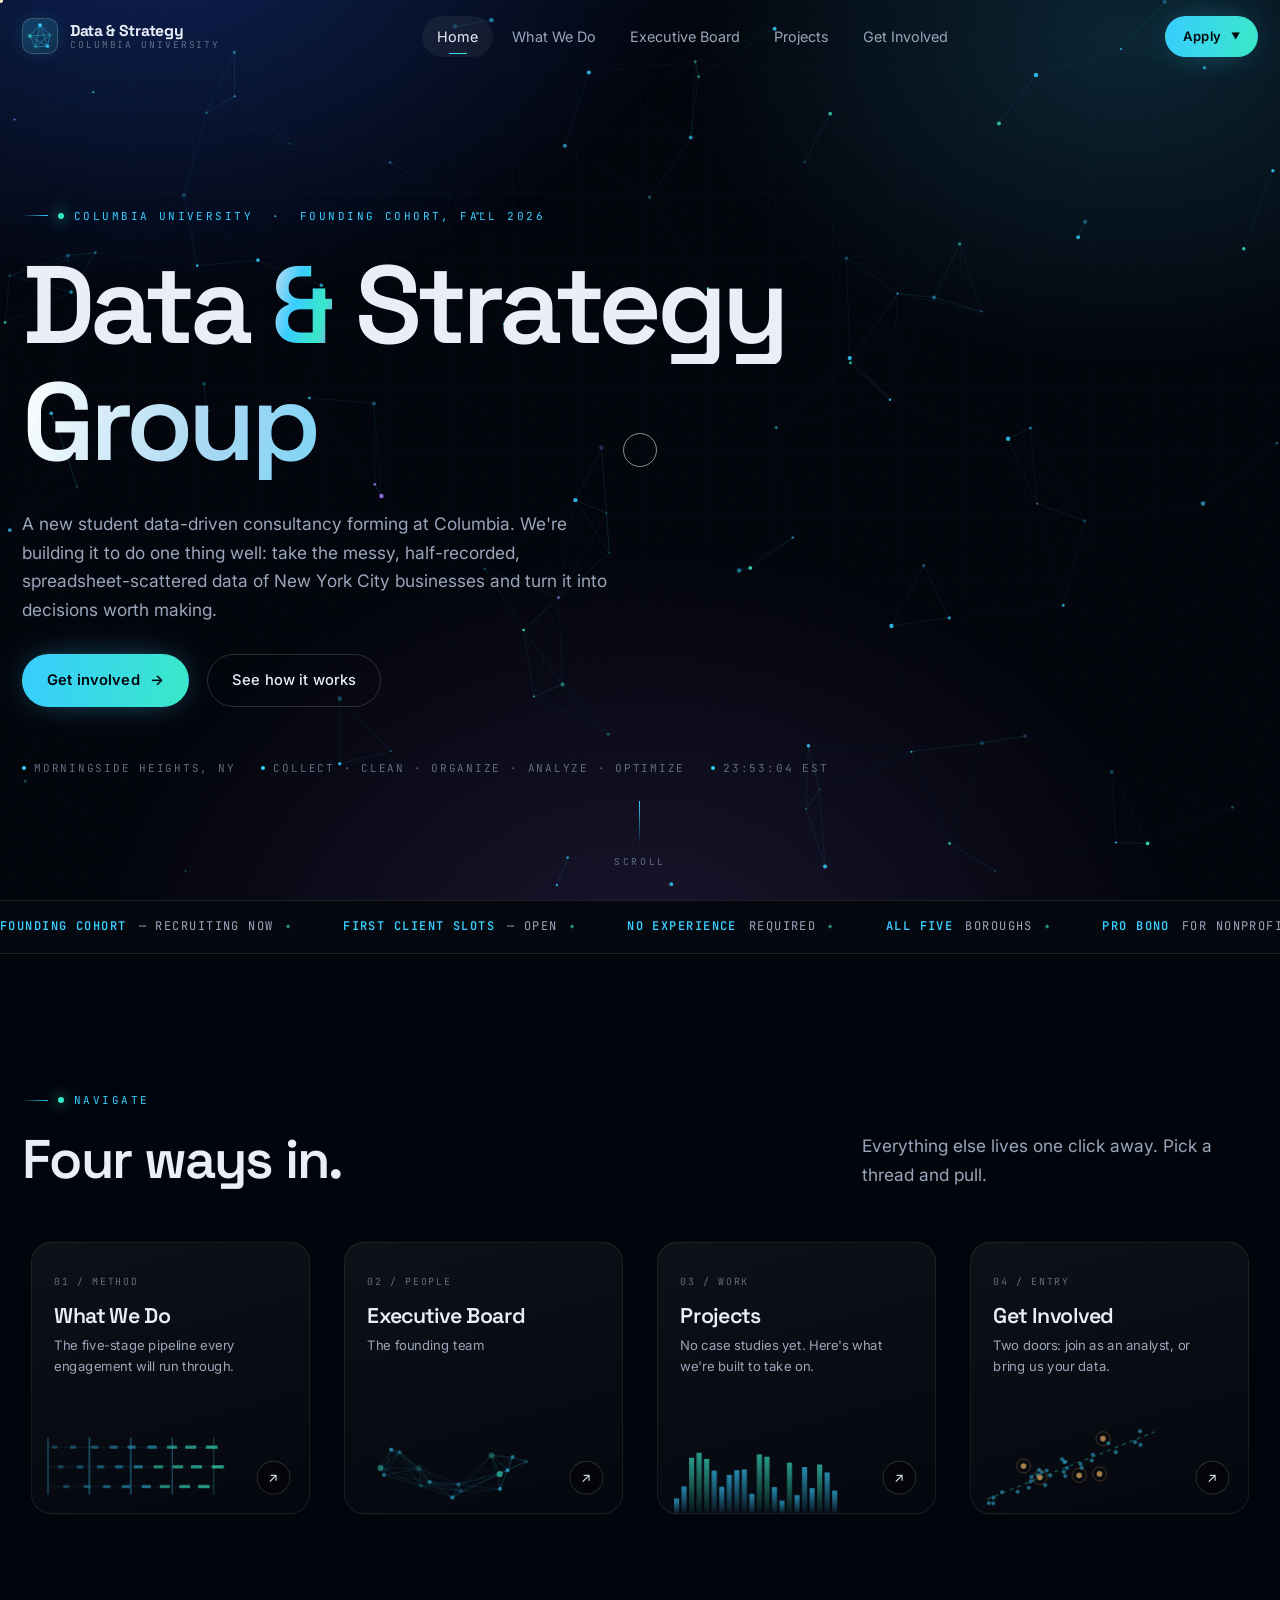
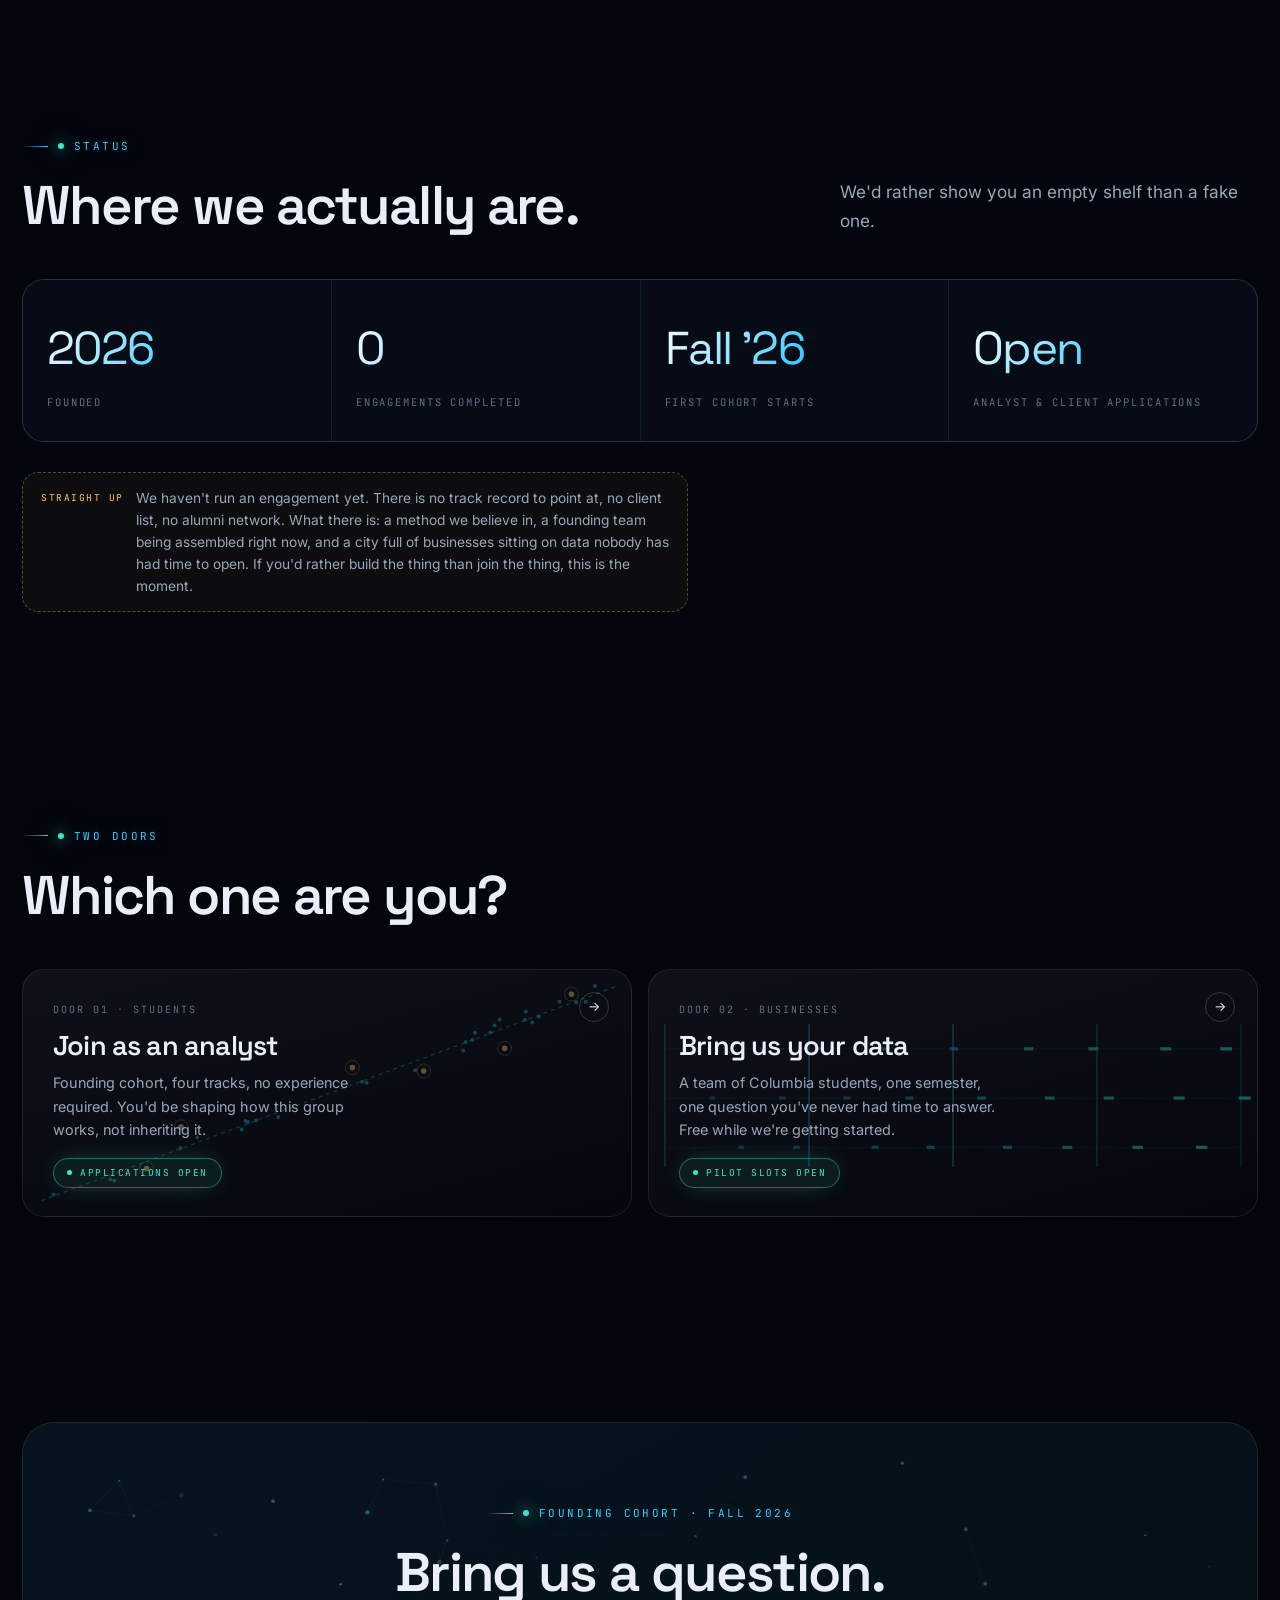
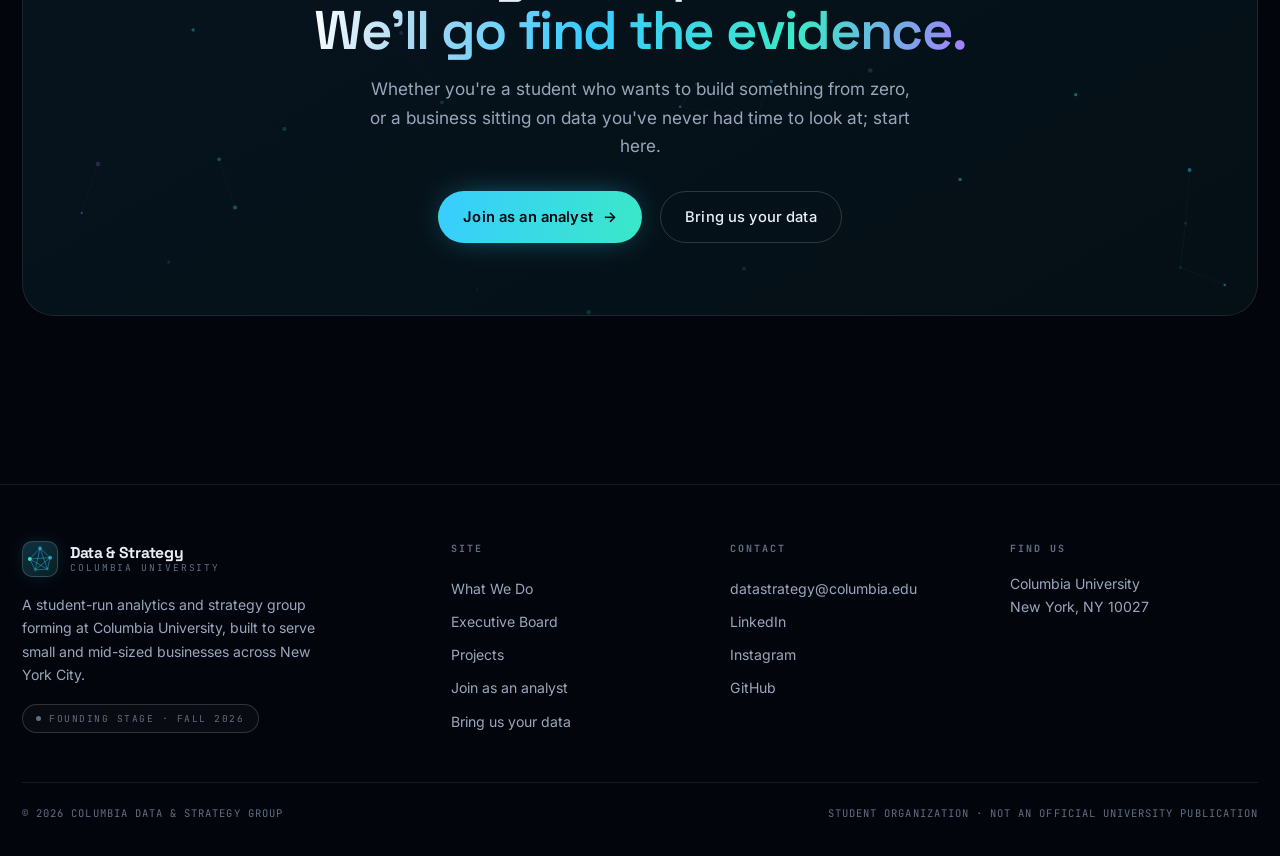
==== commit a91e0657: "Add files via upload" ====
--- a/index.html
+++ b/index.html
@@ -68,9 +68,8 @@
       </h1>
 
       <p class="lead mt-m" style="animation:fadeUp .9s .75s both; max-width:54ch">
-        A new student consultancy forming at Columbia. We're building it to do one thing well:
-        take the messy, half-recorded, spreadsheet-scattered data of New York City businesses
-        &mdash; and turn it into decisions worth making.
+        A new student data-driven consultancy forming at Columbia. We're building it to do one thing well:
+        take the messy, half-recorded, spreadsheet-scattered data of New York City businesses and turn it into decisions worth making.
       </p>
 
       <div class="flex gap-m wrapf mt-m" style="animation:fadeUp .9s .9s both">
@@ -124,7 +123,7 @@
         <a class="portal" href="team.html" data-reveal data-dir="scale" data-delay=".08" data-tilt="6">
           <span class="idx">02 / PEOPLE</span>
           <h3>Executive Board</h3>
-          <p>The founding team &mdash; and the seats still open.</p>
+          <p>The founding team </p>
           <canvas class="viz" data-viz="network"></canvas>
           <span class="go">↗</span>
         </a>
@@ -221,7 +220,7 @@
         <h2 class="h2">Bring us a question.<br><span class="grad-text">We&rsquo;ll go find the evidence.</span></h2>
         <p class="lead mx-auto center mt-s" style="max-width:50ch">
           Whether you're a student who wants to build something from zero, or a business sitting on
-          data you've never had time to look at &mdash; start here.
+          data you've never had time to look at; start here.
         </p>
         <div class="flex gap-m mt-m" style="justify-content:center; flex-wrap:wrap">
           <a href="join.html#students" class="btn btn-primary" data-magnetic>Join as an analyst <span class="arrow">→</span></a>
